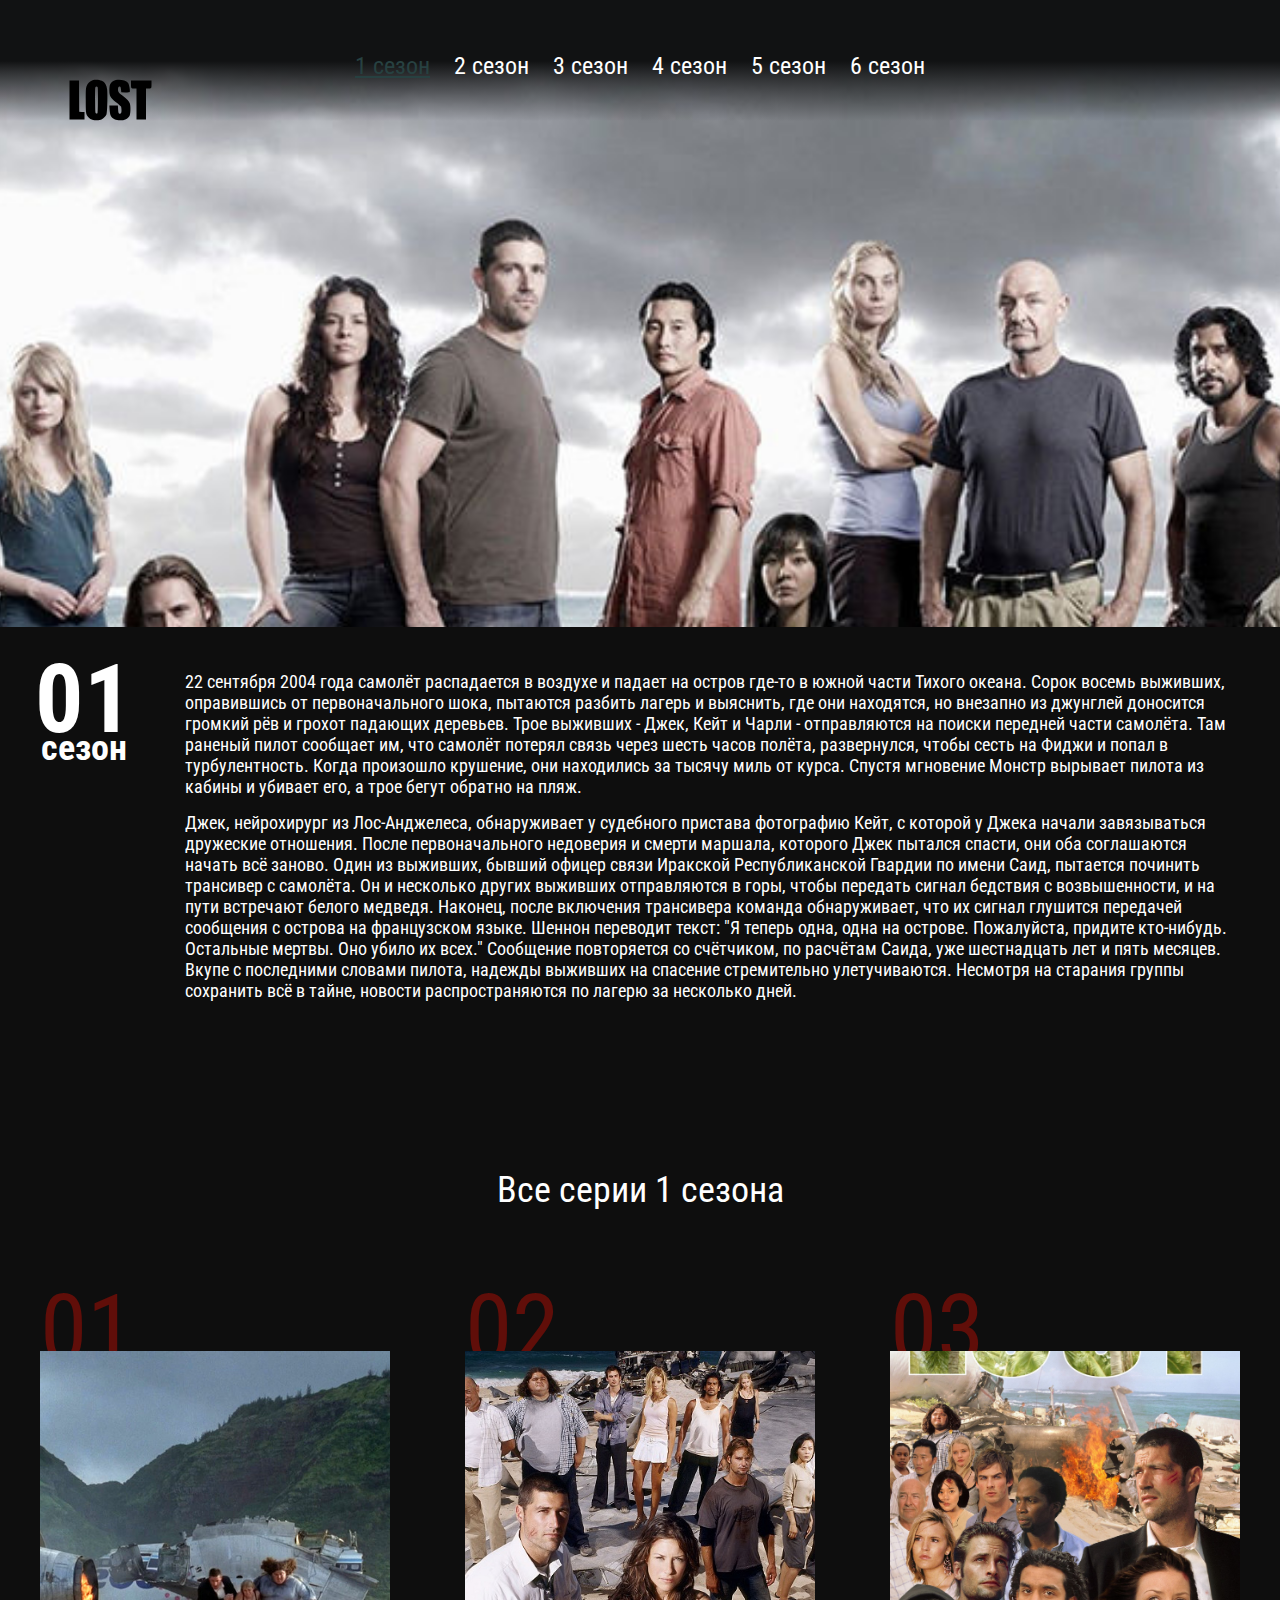
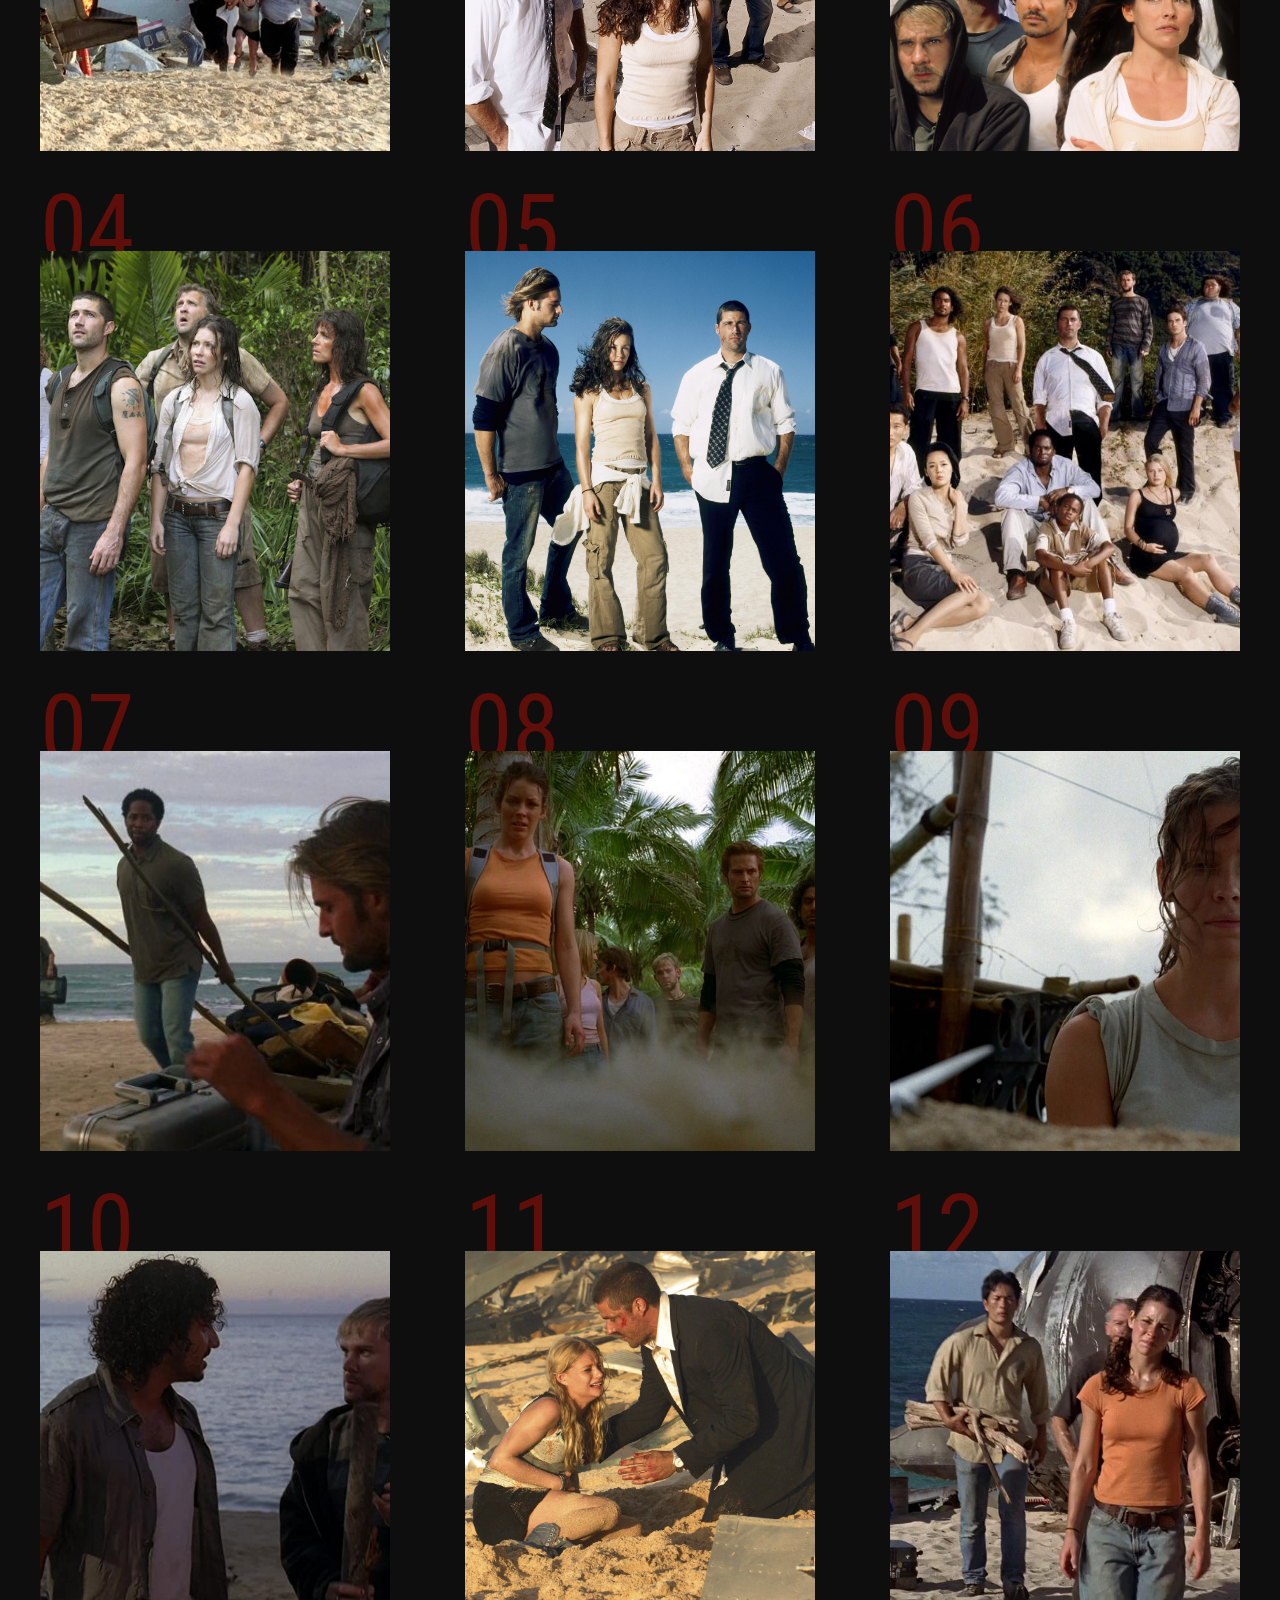
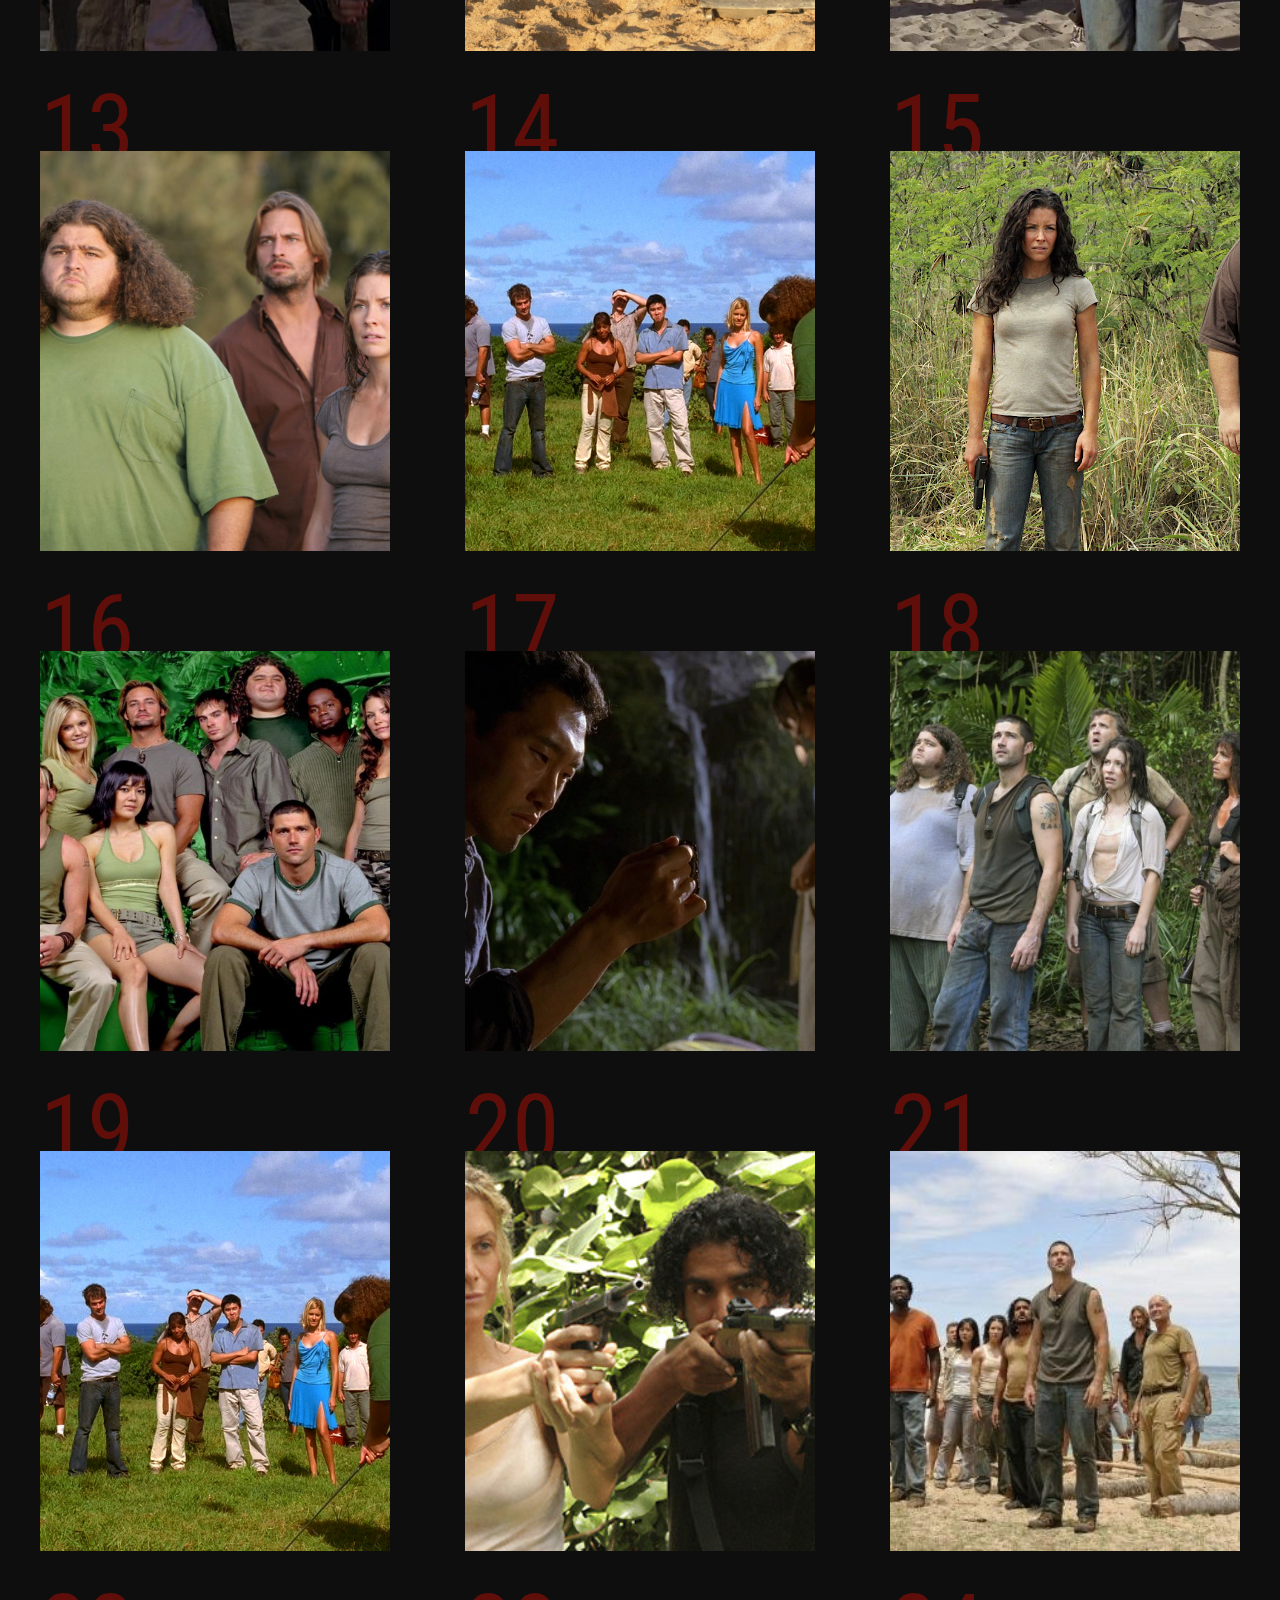
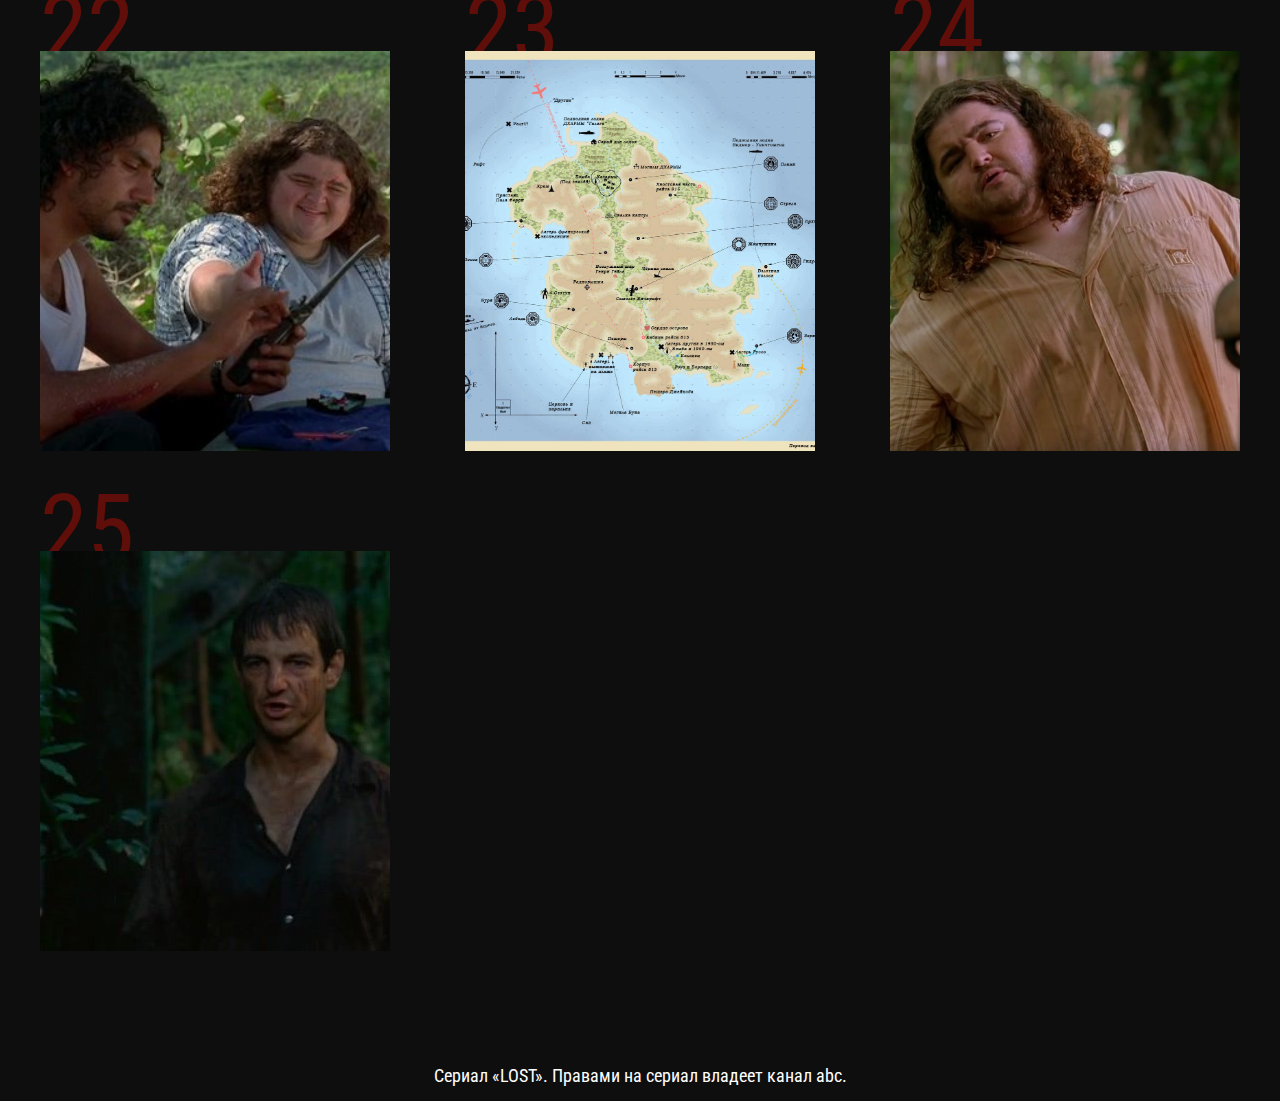
==== season-1.html @ 95870f81 "first release" ====
<!DOCTYPE html>
<html lang="ru">
<head>
	<meta charset="UTF-8">
	<meta name="viewport" content="width=device-width, initial-scale=1.0">
	<title>LOST</title>
		<link rel="stylesheet" href="css/reset.css">
	  <link rel="stylesheet" href="css/jquery.fancybox.css">
	  <link rel="stylesheet" href="css/style.css">
	  <link href="https://fonts.googleapis.com/css2?family=Roboto+Condensed:ital,wght@0,400;0,700;1,300&display=swap" rel="stylesheet"> 
</head>
<body>
	<header class=" page-header">
		<nav class="menu">
			<div class="menu__container">
				<button class="menu__btn"></button>
				<a href="index.html" class="page-logo">
					<img src="images/page-logo.svg" alt="logo">
				</a>
		      	<ul class="menu__list">
			        <li class="menu__list-item">
			          	<a class="menu__list-link menu__list-link--active" href="#">1 сезон </a>
			        </li>
			        <li class="menu__list-item">
			          	<a class="menu__list-link" href="season-2.html">2 сезон </a>
			        </li>
			        <li class="menu__list-item">
			          	<a class="menu__list-link" href="season-3.html">3 сезон </a>
			        </li>
			        <li class="menu__list-item">
			          	<a class="menu__list-link" href="season-4.html">4 сезон </a>
			        </li>
			        <li class="menu__list-item">
			          	<a class="menu__list-link" href="season-5.html">5 сезон </a>
			        </li>
			        <li class="menu__list-item">
			          	<a class="menu__list-link" href="season-6.html">6 сезон </a>
			        </li>        
		      	</ul>
			</div>
			
    	</nav>
    	<div class="season-info">
    		<div class="season-info__num">
    			01
    			<span>сезон </span>
    		</div>
    		<div class="season-info__text">
    			<p>
					22 сентября 2004 года самолёт распадается в воздухе и падает на остров где-то в южной части Тихого океана. Сорок восемь выживших, оправившись от первоначального шока, пытаются разбить лагерь и выяснить, где они находятся, но внезапно из джунглей доносится громкий рёв и грохот падающих деревьев. Трое выживших - Джек, Кейт и Чарли - отправляются на поиски передней части самолёта. Там раненый пилот сообщает им, что самолёт потерял связь через шесть часов полёта, развернулся, чтобы сесть на Фиджи и попал в турбулентность. Когда произошло крушение, они находились за тысячу миль от курса. Спустя мгновение Монстр вырывает пилота из кабины и убивает его, а трое бегут обратно на пляж.
				</p>
    			<p>
					Джек, нейрохирург из Лос-Анджелеса, обнаруживает у судебного пристава фотографию Кейт, с которой у Джека начали завязываться дружеские отношения. После первоначального недоверия и смерти маршала, которого Джек пытался спасти, они оба соглашаются начать всё заново. Один из выживших, бывший офицер связи Иракской Республиканской Гвардии по имени Саид, пытается починить трансивер с самолёта. Он и несколько других выживших отправляются в горы, чтобы передать сигнал бедствия с возвышенности, и на пути встречают белого медведя. Наконец, после включения трансивера команда обнаруживает, что их сигнал глушится передачей сообщения с острова на французском языке. Шеннон переводит текст: "Я теперь одна, одна на острове. Пожалуйста, придите кто-нибудь. Остальные мертвы. Оно убило их всех." Сообщение повторяется со счётчиком, по расчётам Саида, уже шестнадцать лет и пять месяцев. Вкупе с последними словами пилота, надежды выживших на спасение стремительно улетучиваются. Несмотря на старания группы сохранить всё в тайне, новости распространяются по лагерю за несколько дней.
				</p>
    		</div>
    	</div>
	</header>
	<section class="seasons section-page">
	    <div class="container">
	      <h3 class="title">
	        Все серии 1 сезона
	      </h3>
	      <ol class="seasons__inner">
	        <li class="seasons__item" style="background-image: url('images/serie1-1.jpg');">
	          <a class="seasons__link" data-fancybox='gallery' href="https://www.youtube.com/watch?v=Y2du3tGK2Ec">Смотреть</a>
	        </li>
	        <li class="seasons__item" style="background-image: url('images/serie1-2.jpg');">
	          <a class="seasons__link" data-fancybox='gallery' href="https://www.youtube.com/watch?v=Y2du3tGK2Ec">Смотреть</a>
	        </li>
	        <li class="seasons__item" style="background-image: url('images/serie1-3.jpg');">
	          <a class="seasons__link" data-fancybox='gallery' href="https://www.youtube.com/watch?v=Y2du3tGK2Ec">Смотреть</a>
	        </li>
	        <li class="seasons__item" style="background-image: url('images/serie1-4.jpg');">
	          <a class="seasons__link" data-fancybox='gallery' href="https://www.youtube.com/watch?v=Y2du3tGK2Ec">Смотреть</a>
	        </li>
	        <li class="seasons__item" style="background-image: url('images/serie1-5.jpg');">
	          <a class="seasons__link" data-fancybox='gallery' href="https://www.youtube.com/watch?v=Y2du3tGK2Ec">Смотреть</a>
	        </li>
	        <li class="seasons__item" style="background-image: url('images/serie1-6.jpg');">
	          <a class="seasons__link" data-fancybox='gallery' href="https://www.youtube.com/watch?v=Y2du3tGK2Ec">Смотреть</a>
	        </li>
	        <li class="seasons__item" style="background-image: url('images/serie1-7.jpg');">
	          <a class="seasons__link" data-fancybox='gallery' href="https://www.youtube.com/watch?v=Y2du3tGK2Ec">Смотреть</a>
	        </li>
	        <li class="seasons__item" style="background-image: url('images/serie1-8.jpg');">
	          <a class="seasons__link" data-fancybox='gallery' href="https://www.youtube.com/watch?v=Y2du3tGK2Ec">Смотреть</a>
	        </li>
	        <li class="seasons__item" style="background-image: url('images/serie1-9.jpg');">
	          <a class="seasons__link" data-fancybox='gallery' href="https://www.youtube.com/watch?v=Y2du3tGK2Ec">Смотреть</a>
	        </li>
	        <li class="seasons__item" style="background-image: url('images/serie1-10.jpg');">
	          <a class="seasons__link" data-fancybox='gallery' href="https://www.youtube.com/watch?v=Y2du3tGK2Ec">Смотреть</a>
	        </li>
			  <li class="seasons__item" style="background-image: url('images/serie1-11.jpg');">
				  <a class="seasons__link" data-fancybox='gallery' href="https://www.youtube.com/watch?v=Y2du3tGK2Ec">Смотреть</a>
			  </li>
			  <li class="seasons__item" style="background-image: url('images/serie1-12.jpg');">
				  <a class="seasons__link" data-fancybox='gallery' href="https://www.youtube.com/watch?v=Y2du3tGK2Ec">Смотреть</a>
			  </li>
			  <li class="seasons__item" style="background-image: url('images/serie1-13.jpg');">
				  <a class="seasons__link" data-fancybox='gallery' href="https://www.youtube.com/watch?v=Y2du3tGK2Ec">Смотреть</a>
			  </li>
			  <li class="seasons__item" style="background-image: url('images/serie1-14.jpg');">
				  <a class="seasons__link" data-fancybox='gallery' href="https://www.youtube.com/watch?v=Y2du3tGK2Ec">Смотреть</a>
			  </li>
			  <li class="seasons__item" style="background-image: url('images/serie1-15.jpg');">
				  <a class="seasons__link" data-fancybox='gallery' href="https://www.youtube.com/watch?v=Y2du3tGK2Ec">Смотреть</a>
			  </li>
			  <li class="seasons__item" style="background-image: url('images/serie1-16.jpg');">
				  <a class="seasons__link" data-fancybox='gallery' href="https://www.youtube.com/watch?v=Y2du3tGK2Ec">Смотреть</a>
			  </li>
			  <li class="seasons__item" style="background-image: url('images/serie1-17.jpg');">
				  <a class="seasons__link" data-fancybox='gallery' href="https://www.youtube.com/watch?v=Y2du3tGK2Ec">Смотреть</a>
			  </li>
			  <li class="seasons__item" style="background-image: url('images/serie1-18.jpg');">
				  <a class="seasons__link" data-fancybox='gallery' href="https://www.youtube.com/watch?v=Y2du3tGK2Ec">Смотреть</a>
			  </li>
			  <li class="seasons__item" style="background-image: url('images/serie1-19.jpg');">
				  <a class="seasons__link" data-fancybox='gallery' href="https://www.youtube.com/watch?v=Y2du3tGK2Ec">Смотреть</a>
			  </li>
			  <li class="seasons__item" style="background-image: url('images/serie1-20.jpg');">
				  <a class="seasons__link" data-fancybox='gallery' href="https://www.youtube.com/watch?v=Y2du3tGK2Ec">Смотреть</a>
			  </li>
			  <li class="seasons__item" style="background-image: url('images/serie1-21.jpg');">
				  <a class="seasons__link" data-fancybox='gallery' href="https://www.youtube.com/watch?v=Y2du3tGK2Ec">Смотреть</a>
			  </li>
			  <li class="seasons__item" style="background-image: url('images/serie1-22.jpg');">
				  <a class="seasons__link" data-fancybox='gallery' href="https://www.youtube.com/watch?v=Y2du3tGK2Ec">Смотреть</a>
			  </li>
			  <li class="seasons__item" style="background-image: url('images/serie1-23.jpg');">
				  <a class="seasons__link" data-fancybox='gallery' href="https://www.youtube.com/watch?v=Y2du3tGK2Ec">Смотреть</a>
			  </li>
			  <li class="seasons__item" style="background-image: url('images/serie1-24.jpg');">
				  <a class="seasons__link" data-fancybox='gallery' href="https://www.youtube.com/watch?v=Y2du3tGK2Ec">Смотреть</a>
			  </li>
			  <li class="seasons__item" style="background-image: url('images/serie1-25.jpg');">
				  <a class="seasons__link" data-fancybox='gallery' href="https://www.youtube.com/watch?v=Y2du3tGK2Ec">Смотреть</a>
			  </li>

	      </ol>
	    </div>
  </section>
	<footer class="footer">
		<div class="container"> 
	  		<p class="copy">
				Сериал «LOST». Правами на сериал владеет канал abc.
	  		</p>
		</div>
  
  </footer>
  <script src="https://ajax.googleapis.com/ajax/libs/jquery/3.4.1/jquery.min.js"></script>
  <script src="js/jquery.fancybox.min.js"></script>
  <script src="js/main.js"></script>	
</body>
</html>
---- css/style.css ----
*{
	box-sizing: border-box;
}
body{
	background-color: #0E0E0E;
	color: #fff;
	font-family: 'Roboto Condensed', sans-serif;
	font-weight: 400;
	font-size: 18px;
	line-height: 21px;
}
a{
	color: inherit;
	text-decoration: none;
}
ul{
	list-style: none;
}
.container{
	max-width: 1220px;
	padding: 0 10px;
	margin: 0 auto;
}
.section-page{
	padding: 100px 0;
}
.title{
	text-align: center;
	margin-bottom: 100px;
	font-weight: 400;
	font-size: 36px;
}
.header{
	background-image: url("../images/header-bg.jpg");
	height: 100vh;
	background-size: cover;
	background-repeat: no-repeat;
	background-position: center 50px;
	text-align: center;
	position: relative;
}
.header::after{
	content: '';
	position: absolute;
	height: 70px;
	bottom: 0;
	left: 0;
	width: 100%;
	background: linear-gradient(180deg, #0E0E0E 0%, rgba(17, 17, 17, 0.850295) 16.53%, rgba(32, 31, 33, 0) 100%);
transform: rotate(180deg);
}
.menu{
	position: relative;
	padding: 50px 0 58px;
	background: linear-gradient(180deg, #111213 0%, #111213 43.62%, rgba(32, 31, 33, 0) 86.33%);
}
.menu__list{
	display: flex;
	justify-content: center;
	
}
.menu__list-item{
	padding: 0 12px;
}
.menu__list-link{
	font-size: 36px;
	line-height: 42px;
}
.menu__list-link:hover{
	color: #274141;
	text-decoration: underline;
}
.logo{
	padding-top: 17vh;
}
.menu__btn{
	display: none;
}
.about__inner{
	display: flex;
}
.about__info{
	width: 375px;
	margin-right: 50px;
	flex:none;
}
.about__info-item{
	margin-bottom: 25px; 
	color:#E5E5E5;
}
.about__info-item span{
	display: block;
}
.about__text p{
	margin-bottom: 25px;
}
.video{
	background-image: url("../images/video-bg.jpg");
	height: 100vh;
	background-size: cover;
	background-position: center center ;
	background-repeat: no-repeat;
	text-align: right;
}
.video__text{
	
	font-style: italic;
	font-weight: 700;
	font-size: 72px;
	line-height: 84px;
	color: #274141;
	padding-top: 65vh;

}
.video__text span{
	display: block;
	padding-right: 300px;
}
.video__btn{
	padding-left: 112px;
	position: relative;
	margin-right: 230px;
}
.video__btn::before{
	content: '';
	position: absolute;
	width: 100px;
	height: 100px;
	left: 0;
	top: -40px;
	background-image: url("../images/youtube.svg");

}
.seasons__inner{
	display: grid;
	grid-template-columns: repeat(auto-fill, minmax(300px, 1fr));
	grid-gap: 100px 75px;
	counter-reset: number;
	padding-top: 50px;

}
.seasons__item{
	height: 400px;
	background-repeat: no-repeat;
	background-position: center center;
	background-size: cover;
	list-style: none;
	position: relative;
	display: flex;
	justify-content: center;
	align-items: center;

}
.seasons__item:hover .seasons__link{
	opacity: 1;
}
.seasons__item::before{
	content:'0' counter(number);
	counter-increment: number;
	position: absolute;
	font-size: 96px;
	line-height: 112px;
	color: #600E09;
	left: 0;
	top: -78px;
	z-index: -1;
}
.seasons__item:nth-child(n+10)::before{
	content: counter(number);
}
.seasons__item:hover::after{
	content: '';
	position: absolute;
	top: 0;
	left: 0;
	right: 0;
	bottom: 0;
	background: rgba(14, 14, 14, 0.8);
}

.seasons__link{
	font-size: 36px;
	line-height: 42px;
	padding: 12px 78px 11px;
	background-color: #0E0E0E;
	opacity: 0;
	transition: all .3s;
	z-index: 2;
}
.heroes__inner{
	display: flex;
	justify-content: space-between;
}
.heroes__slider-img{
	max-width: 775px;
}
.heroes__slider-text{
	max-width: 350px;
}
.slick__btn{
	position: absolute;
	top: 35%;
	transform: translateY(50%);
	border: none;
	background-color: transparent;
	z-index: 3;
	cursor: pointer;
}
.slick-prev{
	left: 38px;
	
}
.slick-next{
	right: 38px;
}
.heroes__name{
	font-style: italic;
	font-weight: 300;
	font-size: 72px;
	line-height: 84px;
	color: #274141;
	margin-bottom: 44px;
}
.heroes__text p{
	margin-bottom: 20px;


}
.copy{
	padding:14px 0 15px;
	text-align: center ;
}
/*season-1*/
.menu__list-link--active{
	color: #274141;
	text-decoration: underline;
}
.page-header{
	background-image: url('../images/season1-bg.jpg');
	background-repeat: no-repeat;
	background-position: center center;
	background-size: cover;
	height: 90vh;
	position: relative;
}

.menu__container{
	max-width: 1385px;
	margin: 0 auto;
	position: relative;


}
.page-logo{
	position: absolute;
	left: 0;
}
.season-info{
	position: absolute;
	display: flex;
	max-width: 1385px;
	padding:44px 47px 64px 35px ;
	background-color: #0E0E0E;
	left: 0;
	right: 0;
	bottom: 0;
	margin: 0 auto;
}
.season-info__num{
	font-weight: bold;
	font-size: 96px;
	line-height: 56px;
	text-align: center ;
	margin-right: 52px;
}
.season-info__num span{
	display: block;
	font-size: 36px;
	line-height: 42px;
}
.season-info__text p{
	margin-bottom: 15px;
}
/*end season-1*/
/*start media*/
@media(max-width: 1366px){
	.logo__img{
		width: 50%;
	}
	.menu__list-link{
		font-size: 24px;
		line-height: 32px;
	}
	.about__info{
		width: 250px;
	}
	.page-header{
		height: 120vh;
	}
	.page-logo{
		left: 10px;
	}
}
@media(max-width: 1200px){
	.heroes__inner{
		display: block;
	}
	.heroes__slider-img{
		max-width: 100%;
	}
	.heroes__slider-text {
    max-width: 100%;
}
}
@media(max-width: 1090px){
	.season__item{
		height: 340px;
	}	
}
@media(max-width: 992px){
	.video__text{
		font-size: 48px;
		line-height: 56px;
	}
	.video__text span{
		padding-right: 200px;
	}
	.video__btn{
		padding-left: 150px;
		margin-right: 30px;
	}
	.page-logo{
		display: none;
	}
}
@media(max-width: 768px){
	.about__inner{
		display: block;
	}
	.section-page{
		padding: 50px 0;
	}
	.title{
		margin-bottom: 50px;
	}
	body{
		font-size: 16px;
		line-height: 19px;
	}
	.season__inner{
		grid-gap: 50px 50px;
	}
	.heroes__name{
		margin-bottom: 20px;
		font-size: 46px;
		line-height: 36px;
	}
	.page-header {
    height: 150vh;
	}
	.season-info{
		display: block;
	}
}
@media(max-width: 640px){
	.menu{
		padding: 0;
		background: linear-gradient(180deg, #111213 0%, #111213 10.62%, rgba(32, 31, 33, 0) 86.33%);
	}
	.menu__list{
		display: block;
		transform: translateY(-130%);
		transition: all .3s;
	}
	.menu__list.menu__list--active{
		transform: translateY(0%);
		padding: 100px 0 50px;
		background-color: #0e0e0e;
		opacity: 0.5;
	}
	.menu__list-item{
		text-align: center;
	}
	.menu__list-link{
		display: block;
		padding-top: 10px;
	}
	.page-heder{
		height: 180vh;

	}
	.page-logo{
		display: block;
		padding-top: 10px;
		z-index: 10;
	}
	.logo{
		padding-top: 20vh;
	}
	.menu__btn{
		display: block;
		width: 50px;
		height: 40px;
		cursor: pointer;
		position: absolute;
		top: 10px;
		right: 20px;
		z-index:10;
		display: flex;
		align-items: center;
		background-color: transparent;
		border: none;
		padding: 0;

	}
	.menu__btn span{
		background-color: #fff;
		height: 3px;
		width: 50px;
	}
	.menu__btn::after, .menu__btn::before{
		content:"";
		width: 50px;
		height: 3px;
		background-color: #fff;
		position: absolute;
	}
	.menu__btn::before{
		top: 0;
		left: 0;
	}
	.menu__btn::after{
		bottom: 0;
		left: 0;
	}
	.video__text span{
		padding-right: 100px;
	}
	.video__text {
	    font-size: 30px;
	    line-height: 36px;
	}
	.video__btn {
	    padding-left: 110px;
	    margin-right: 20px;
	}
}
@media(max-width: 480px){
	.page-header{
		height: 180vh;
	}
	.menu__list{
		z-index: 20;
	}

	.video__text {
	    font-size: 18px;
	    line-height: 20px;
	}
	.video__text span {
    	padding-right: 80px;
	}
	.video__btn {
	    padding-left: 40px;
	    margin-right: 0
	}
	.video__btn::before{
		width: 50px;
		height: 50px;
		background-size: cover;
	}

}


/*end media*/
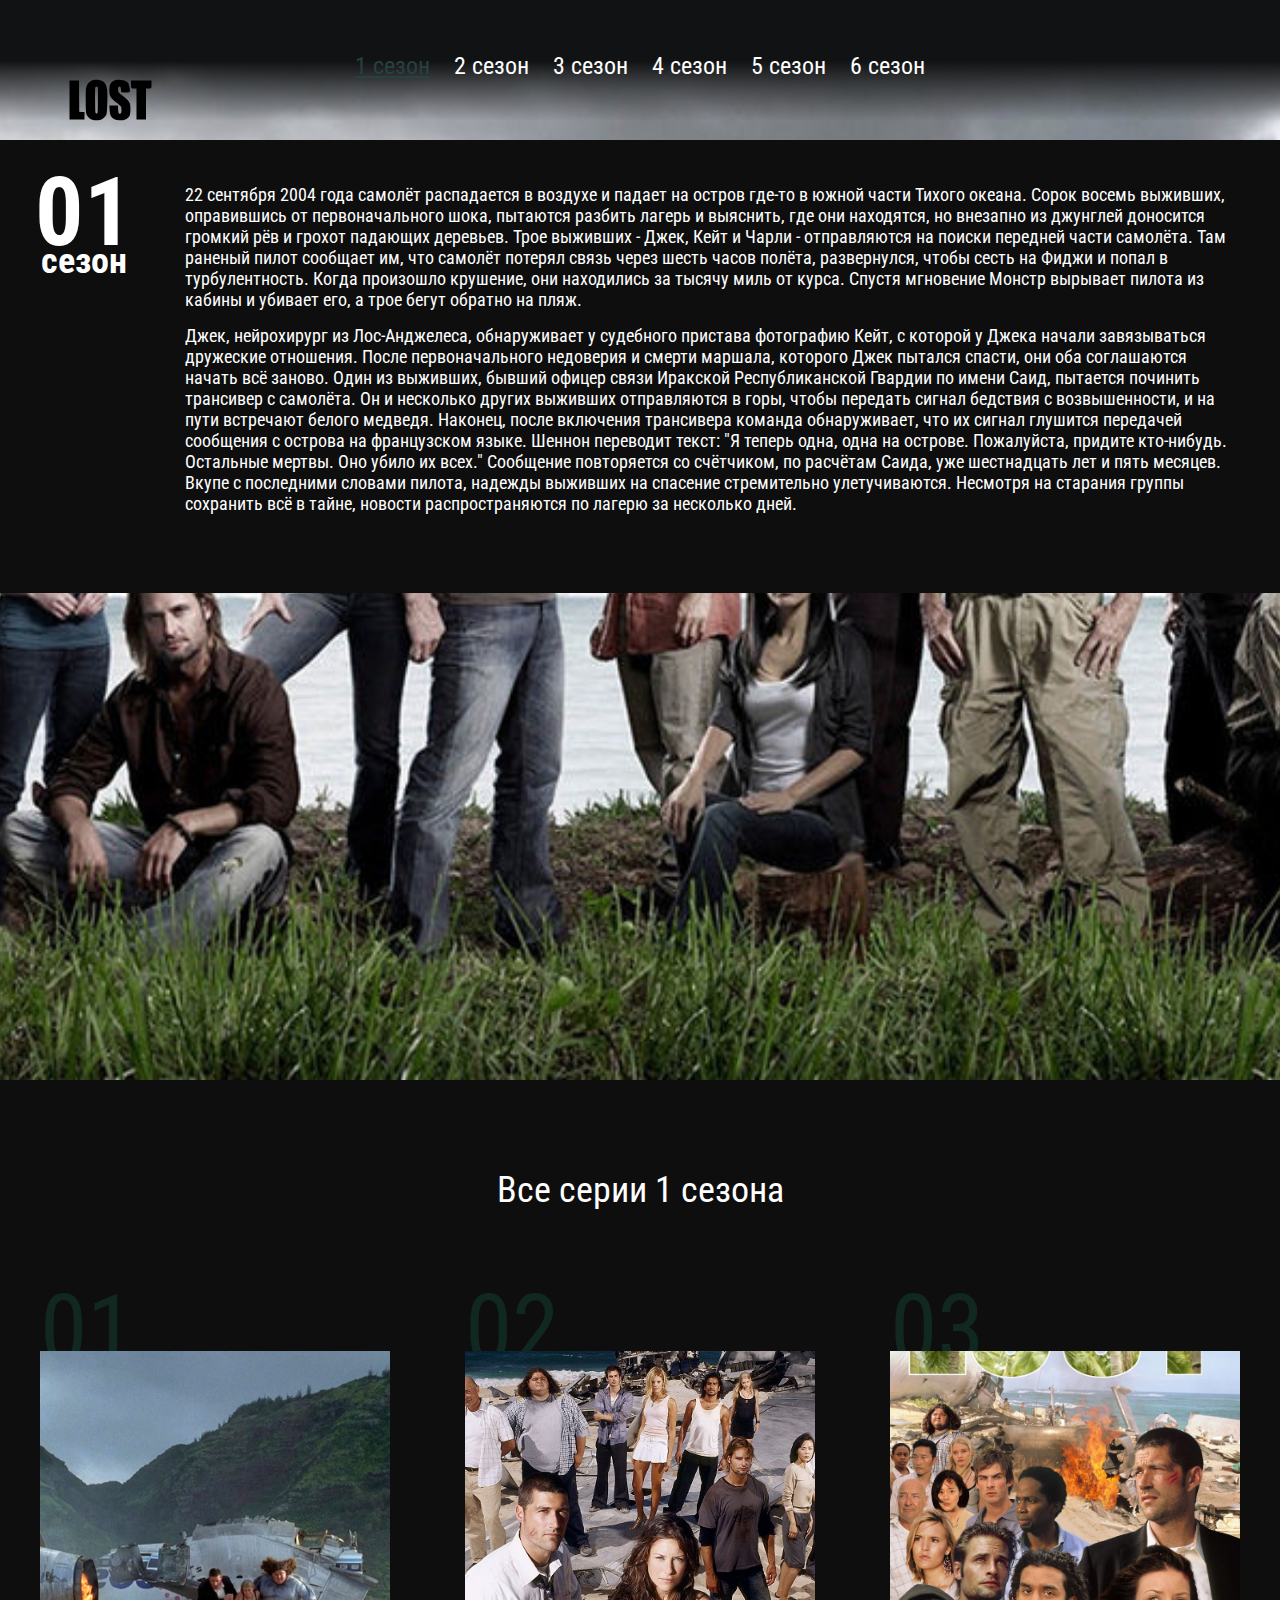
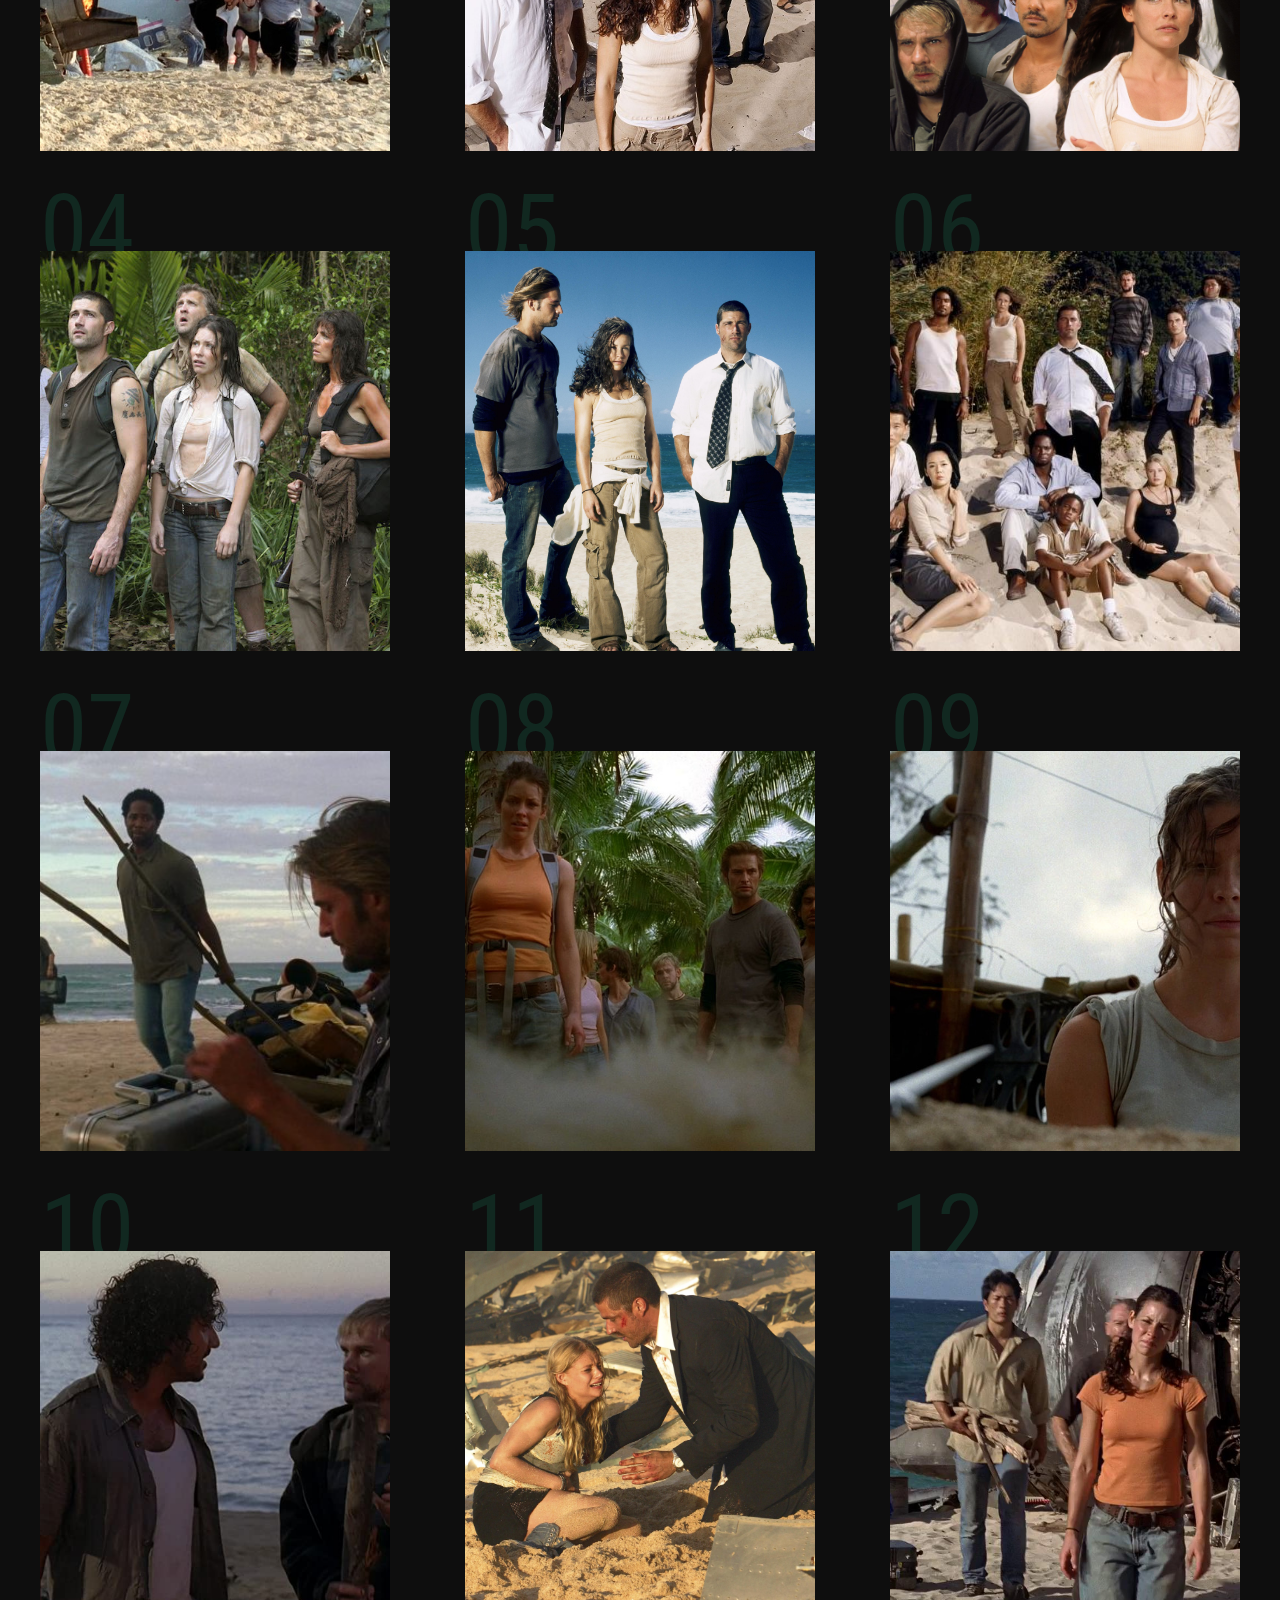
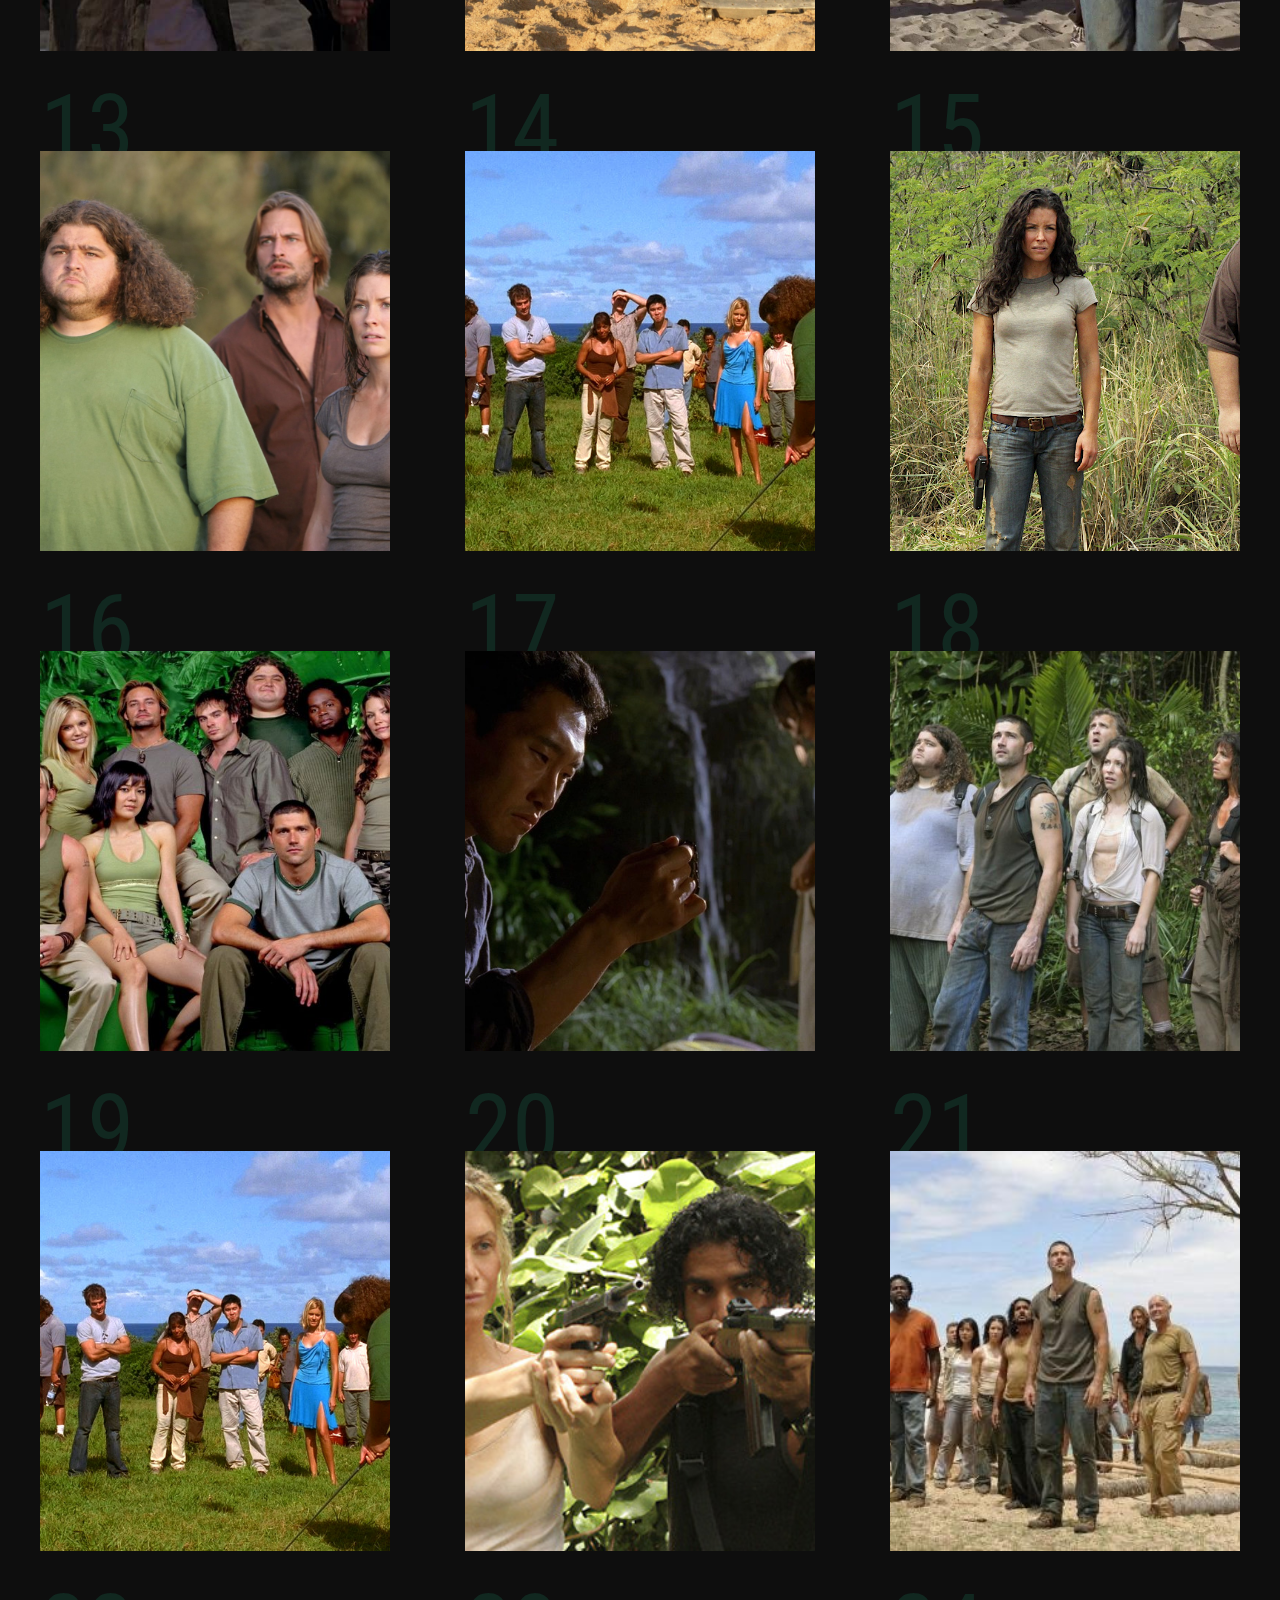
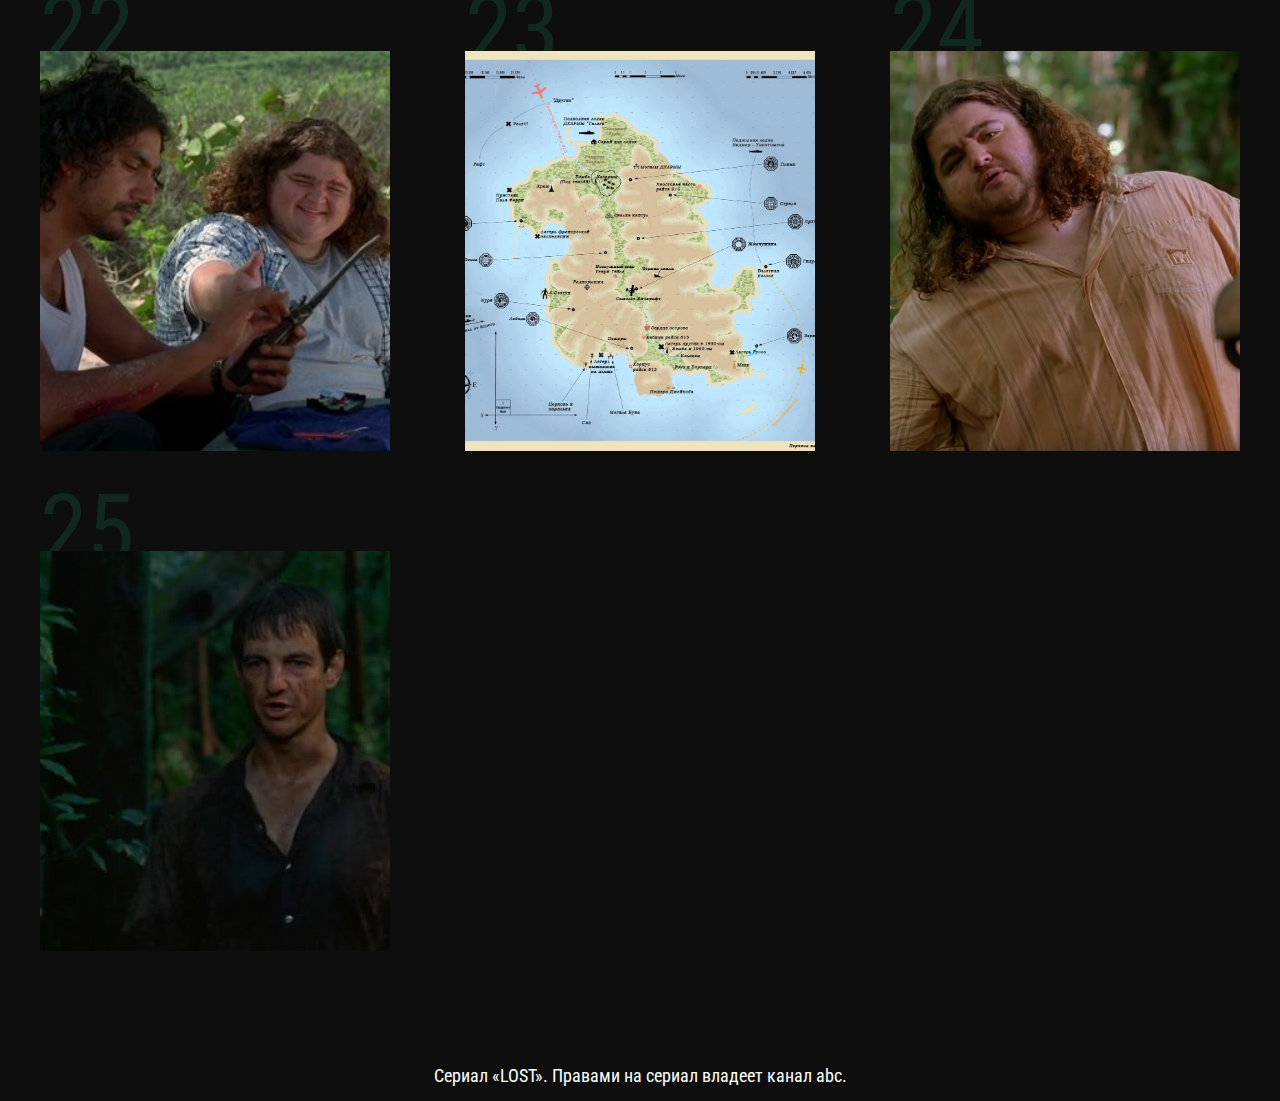
==== commit f5b80426: "fix bugs" ====
--- a/season-1.html
+++ b/season-1.html
@@ -13,7 +13,9 @@
 	<header class=" page-header">
 		<nav class="menu">
 			<div class="menu__container">
-				<button class="menu__btn"></button>
+				<button class="menu__btn">
+					<span></span>
+				</button>
 				<a href="index.html" class="page-logo">
 					<img src="images/page-logo.svg" alt="logo">
 				</a>
--- a/css/style.css
+++ b/css/style.css
@@ -160,7 +160,7 @@
 	position: absolute;
 	font-size: 96px;
 	line-height: 112px;
-	color: #600E09;
+	color: #112820;
 	left: 0;
 	top: -78px;
 	z-index: -1;
@@ -256,7 +256,7 @@
 	left: 0;
 }
 .season-info{
-	position: absolute;
+	position: static;
 	display: flex;
 	max-width: 1385px;
 	padding:44px 47px 64px 35px ;
@@ -330,7 +330,10 @@
 		margin-right: 30px;
 	}
 	.page-logo{
-		display: none;
+		//display: none;
+	}
+	.page-header{
+		height: 130vh;
 	}
 }
 @media(max-width: 768px){
@@ -356,7 +359,10 @@
 		line-height: 36px;
 	}
 	.page-header {
-    height: 150vh;
+    height: 50vh;
+	}
+	.page-logo{
+		display: block;
 	}
 	.season-info{
 		display: block;
@@ -390,7 +396,7 @@
 
 	}
 	.page-logo{
-		display: block;
+
 		padding-top: 10px;
 		z-index: 10;
 	}
@@ -433,6 +439,9 @@
 		bottom: 0;
 		left: 0;
 	}
+	.season-info{
+		position: static ;
+	}
 	.video__text span{
 		padding-right: 100px;
 	}
@@ -446,8 +455,11 @@
 	}
 }
 @media(max-width: 480px){
+	.title{
+		margin-top: 50px;
+	}
 	.page-header{
-		height: 180vh;
+		height: 60vh;
 	}
 	.menu__list{
 		z-index: 20;
@@ -469,7 +481,9 @@
 		height: 50px;
 		background-size: cover;
 	}
-
+	season__inner{
+		padding-top: 100px;
+	}
 }
 
 
